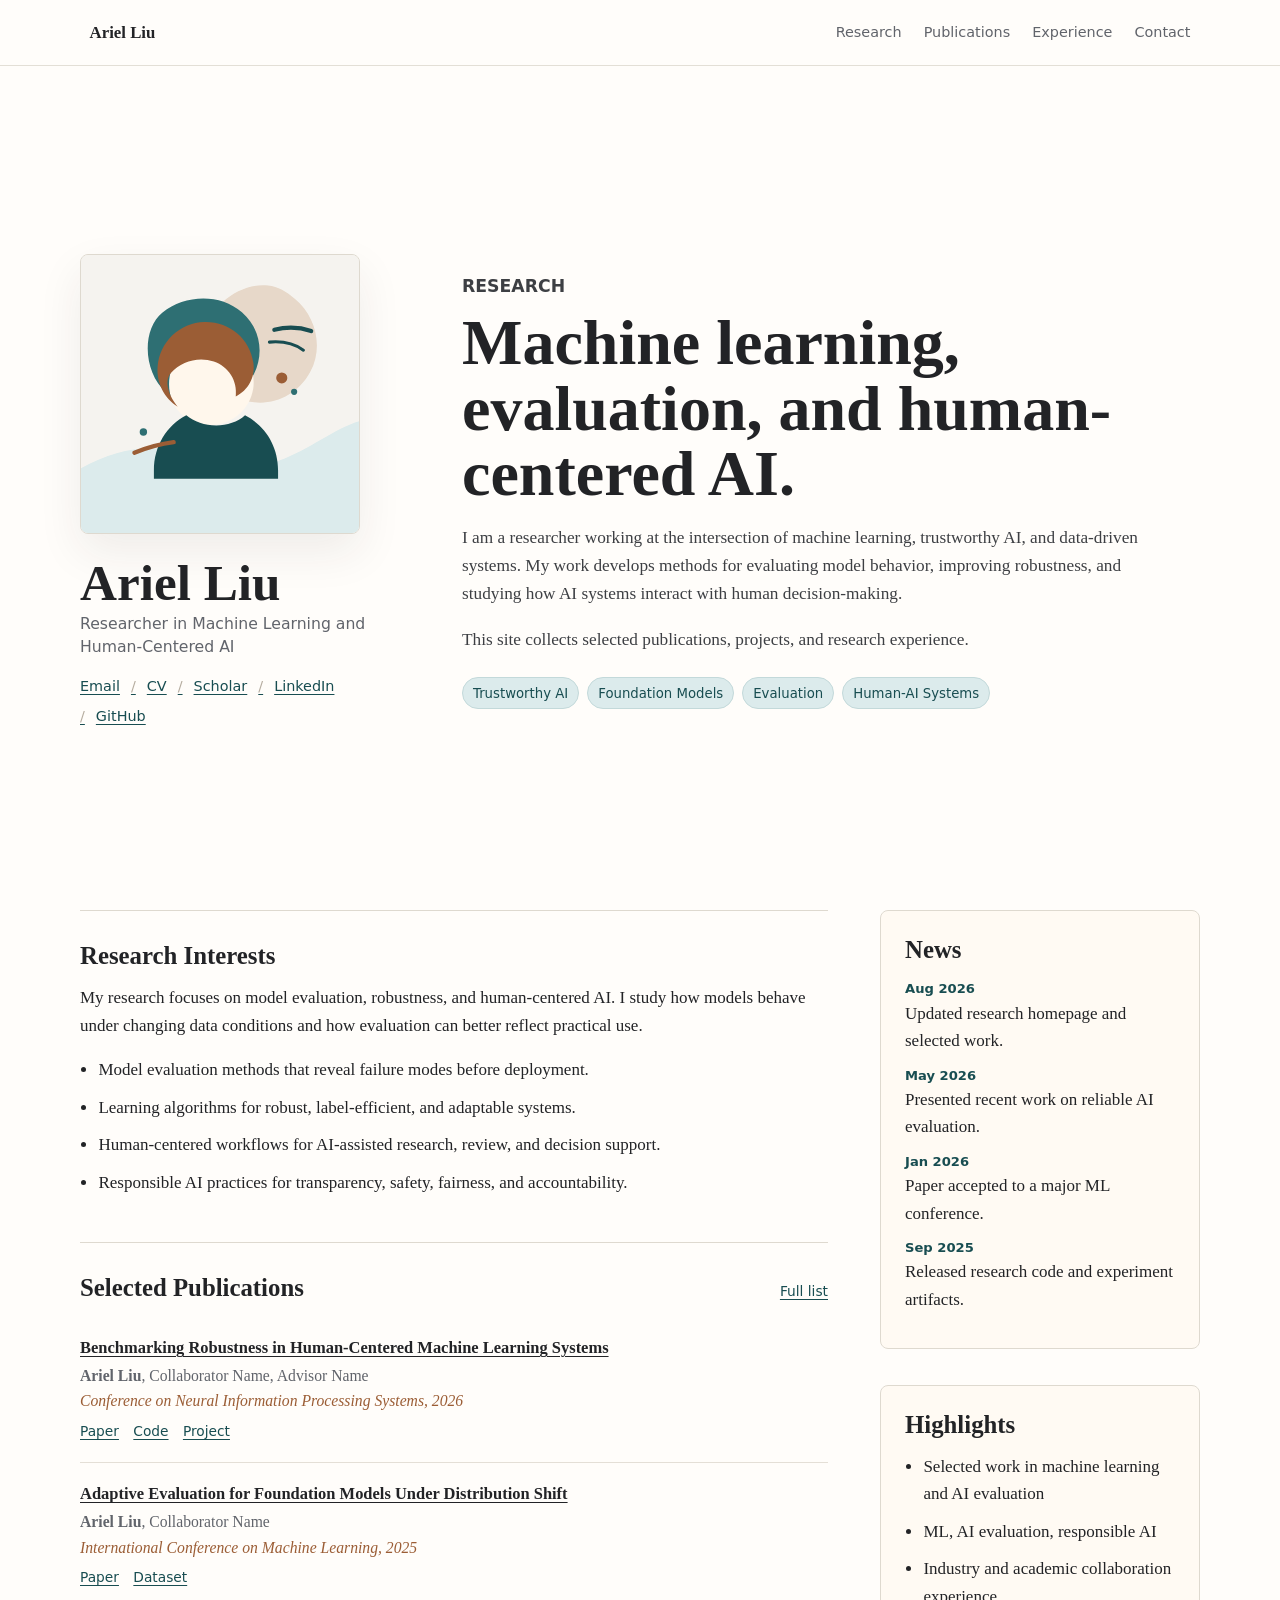
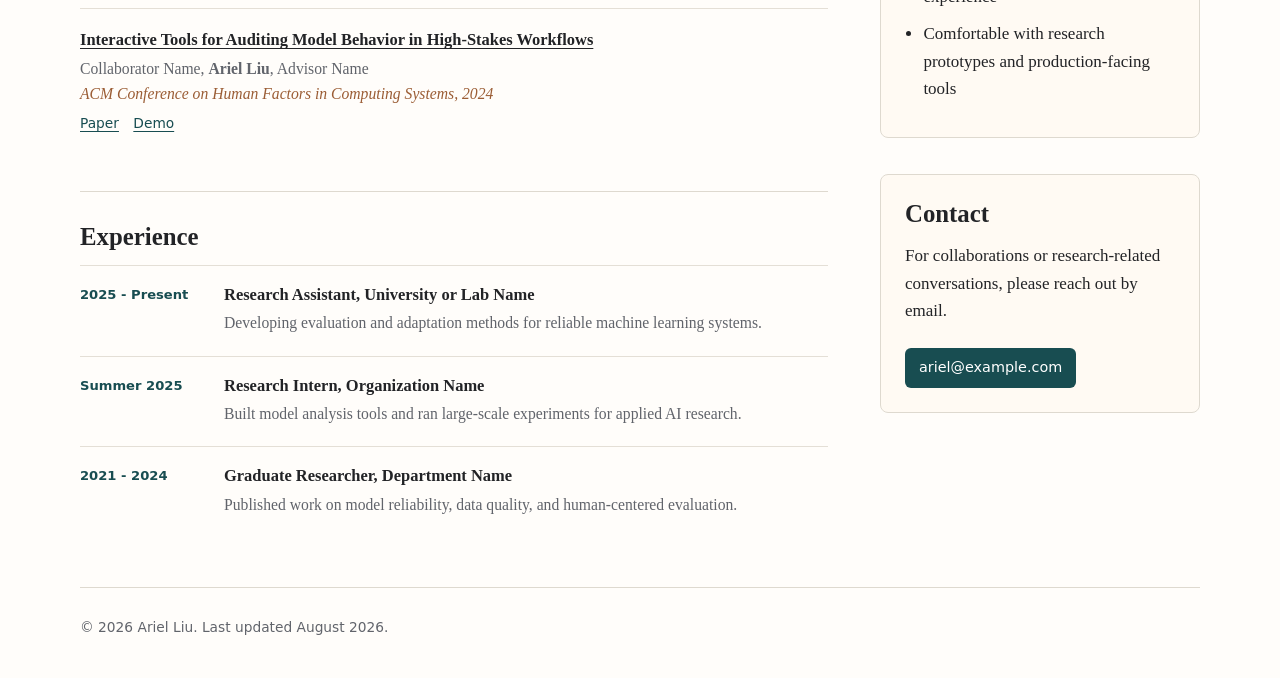
==== index.html @ 6e38aa71 "Initial research website" ====
<!doctype html>
<html lang="en">
  <head>
    <meta charset="utf-8" />
    <meta name="viewport" content="width=device-width, initial-scale=1" />
    <meta
      name="description"
      content="Ariel Liu's research homepage with selected publications, projects, and experience."
    />
    <title>Ariel Liu</title>
    <link rel="stylesheet" href="styles.css" />
  </head>
  <body>
    <header class="site-header">
      <a class="brand" href="#top" aria-label="Ariel Liu home">Ariel Liu</a>
      <nav class="nav" aria-label="Primary navigation">
        <a href="#research">Research</a>
        <a href="#publications">Publications</a>
        <a href="#experience">Experience</a>
        <a href="#contact">Contact</a>
      </nav>
    </header>

    <main id="top">
      <section class="intro-section">
        <aside class="profile-panel" aria-label="Profile summary">
          <div class="portrait-wrap">
            <img
              class="portrait"
              src="assets/research-portrait.svg"
              alt="Abstract portrait illustration for Ariel Liu"
            />
          </div>
          <h1>Ariel Liu</h1>
          <p class="role">Researcher in Machine Learning and Human-Centered AI</p>
          <div class="link-row" aria-label="Professional links">
            <a href="mailto:ariel@example.com">Email</a>
            <a href="#" aria-label="CV link">CV</a>
            <a href="#" aria-label="Google Scholar link">Scholar</a>
            <a href="#" aria-label="LinkedIn link">LinkedIn</a>
            <a href="#" aria-label="GitHub link">GitHub</a>
          </div>
        </aside>

        <section class="intro-copy" aria-labelledby="intro-heading">
          <p class="eyebrow">Research</p>
          <h2 id="intro-heading">Machine learning, evaluation, and human-centered AI.</h2>
          <p>
            I am a researcher working at the intersection of machine learning,
            trustworthy AI, and data-driven systems. My work develops methods
            for evaluating model behavior, improving robustness, and studying
            how AI systems interact with human decision-making.
          </p>
          <p>
            This site collects selected publications, projects, and research
            experience.
          </p>
          <div class="research-tags" aria-label="Research areas">
            <span>Trustworthy AI</span>
            <span>Foundation Models</span>
            <span>Evaluation</span>
            <span>Human-AI Systems</span>
          </div>
        </section>
      </section>

      <section class="content-grid">
        <section class="main-column">
          <section id="research" class="section-block" aria-labelledby="research-heading">
            <h2 id="research-heading">Research Interests</h2>
            <p>
              My research focuses on model evaluation, robustness, and
              human-centered AI. I study how models behave under changing data
              conditions and how evaluation can better reflect practical use.
            </p>
            <ul class="plain-list">
              <li>Model evaluation methods that reveal failure modes before deployment.</li>
              <li>Learning algorithms for robust, label-efficient, and adaptable systems.</li>
              <li>Human-centered workflows for AI-assisted research, review, and decision support.</li>
              <li>Responsible AI practices for transparency, safety, fairness, and accountability.</li>
            </ul>
          </section>

          <section id="publications" class="section-block" aria-labelledby="publications-heading">
            <div class="section-title-row">
              <h2 id="publications-heading">Selected Publications</h2>
              <a href="#" class="small-link">Full list</a>
            </div>
            <article class="publication">
              <h3>
                <a href="#">Benchmarking Robustness in Human-Centered Machine Learning Systems</a>
              </h3>
              <p class="authors"><strong>Ariel Liu</strong>, Collaborator Name, Advisor Name</p>
              <p class="venue">Conference on Neural Information Processing Systems, 2026</p>
              <p class="pub-links"><a href="#">Paper</a> <a href="#">Code</a> <a href="#">Project</a></p>
            </article>
            <article class="publication">
              <h3>
                <a href="#">Adaptive Evaluation for Foundation Models Under Distribution Shift</a>
              </h3>
              <p class="authors"><strong>Ariel Liu</strong>, Collaborator Name</p>
              <p class="venue">International Conference on Machine Learning, 2025</p>
              <p class="pub-links"><a href="#">Paper</a> <a href="#">Dataset</a></p>
            </article>
            <article class="publication">
              <h3>
                <a href="#">Interactive Tools for Auditing Model Behavior in High-Stakes Workflows</a>
              </h3>
              <p class="authors">Collaborator Name, <strong>Ariel Liu</strong>, Advisor Name</p>
              <p class="venue">ACM Conference on Human Factors in Computing Systems, 2024</p>
              <p class="pub-links"><a href="#">Paper</a> <a href="#">Demo</a></p>
            </article>
          </section>

          <section id="experience" class="section-block" aria-labelledby="experience-heading">
            <h2 id="experience-heading">Experience</h2>
            <div class="timeline">
              <div class="timeline-item">
                <span class="date">2025 - Present</span>
                <div>
                  <h3>Research Assistant, University or Lab Name</h3>
                  <p>
                    Developing evaluation and adaptation methods for reliable
                    machine learning systems.
                  </p>
                </div>
              </div>
              <div class="timeline-item">
                <span class="date">Summer 2025</span>
                <div>
                  <h3>Research Intern, Organization Name</h3>
                  <p>
                    Built model analysis tools and ran large-scale experiments
                    for applied AI research.
                  </p>
                </div>
              </div>
              <div class="timeline-item">
                <span class="date">2021 - 2024</span>
                <div>
                  <h3>Graduate Researcher, Department Name</h3>
                  <p>
                    Published work on model reliability, data quality, and
                    human-centered evaluation.
                  </p>
                </div>
              </div>
            </div>
          </section>
        </section>

        <aside class="side-column" aria-label="News and highlights">
          <section class="section-block compact" aria-labelledby="news-heading">
            <h2 id="news-heading">News</h2>
            <ul class="news-list">
              <li><time datetime="2026-08">Aug 2026</time> Updated research homepage and selected work.</li>
              <li><time datetime="2026-05">May 2026</time> Presented recent work on reliable AI evaluation.</li>
              <li><time datetime="2026-01">Jan 2026</time> Paper accepted to a major ML conference.</li>
              <li><time datetime="2025-09">Sep 2025</time> Released research code and experiment artifacts.</li>
            </ul>
          </section>

          <section class="section-block compact" aria-labelledby="highlights-heading">
            <h2 id="highlights-heading">Highlights</h2>
            <ul class="plain-list">
              <li>Selected work in machine learning and AI evaluation</li>
              <li>ML, AI evaluation, responsible AI</li>
              <li>Industry and academic collaboration experience</li>
              <li>Comfortable with research prototypes and production-facing tools</li>
            </ul>
          </section>

          <section id="contact" class="section-block compact contact-block" aria-labelledby="contact-heading">
            <h2 id="contact-heading">Contact</h2>
            <p>
              For collaborations or research-related conversations, please
              reach out by email.
            </p>
            <a class="contact-button" href="mailto:ariel@example.com">ariel@example.com</a>
          </section>
        </aside>
      </section>
    </main>

    <footer class="footer">
      <p>© 2026 Ariel Liu. Last updated August 2026.</p>
    </footer>
  </body>
</html>
---- styles.css ----
:root {
  color-scheme: light;
  --ink: #222326;
  --muted: #61646b;
  --subtle: #f5f3ef;
  --paper: #fffdfa;
  --line: #ded9cf;
  --accent: #2e6f73;
  --accent-dark: #184d51;
  --accent-soft: #dcebec;
  --warm: #9b5d35;
  --shadow: 0 18px 45px rgba(47, 43, 37, 0.08);
  font-family: Georgia, "Times New Roman", serif;
}

* {
  box-sizing: border-box;
}

html {
  scroll-behavior: smooth;
}

body {
  margin: 0;
  background: var(--paper);
  color: var(--ink);
  font-size: 17px;
  line-height: 1.62;
}

a {
  color: var(--accent-dark);
  text-decoration-thickness: 1px;
  text-underline-offset: 3px;
}

a:hover {
  color: var(--warm);
}

.site-header {
  position: sticky;
  top: 0;
  z-index: 20;
  display: flex;
  align-items: center;
  justify-content: space-between;
  gap: 24px;
  min-height: 66px;
  padding: 0 7vw;
  border-bottom: 1px solid rgba(222, 217, 207, 0.84);
  background: rgba(255, 253, 250, 0.94);
  backdrop-filter: blur(12px);
}

.brand {
  color: var(--ink);
  font-size: 1.05rem;
  font-weight: 700;
  text-decoration: none;
  white-space: nowrap;
}

.nav {
  display: flex;
  flex-wrap: wrap;
  justify-content: flex-end;
  gap: 12px 22px;
  font-family: Inter, ui-sans-serif, system-ui, sans-serif;
  font-size: 0.9rem;
}

.nav a {
  color: var(--muted);
  text-decoration: none;
}

.nav a:hover {
  color: var(--accent-dark);
}

main {
  width: min(1120px, calc(100% - 36px));
  margin: 0 auto;
}

.intro-section {
  display: grid;
  grid-template-columns: minmax(250px, 330px) 1fr;
  gap: 52px;
  align-items: center;
  min-height: calc(100vh - 66px);
  padding: 58px 0 42px;
}

.profile-panel {
  padding: 0;
}

.portrait-wrap {
  width: min(100%, 280px);
  aspect-ratio: 1;
  margin-bottom: 22px;
  border: 1px solid var(--line);
  border-radius: 8px;
  background: var(--subtle);
  box-shadow: var(--shadow);
  overflow: hidden;
}

.portrait {
  display: block;
  width: 100%;
  height: 100%;
  object-fit: cover;
}

h1,
h2,
h3,
p {
  margin-top: 0;
}

h1 {
  margin-bottom: 4px;
  font-size: clamp(2rem, 6vw, 3.2rem);
  line-height: 1.05;
}

h2 {
  margin-bottom: 14px;
  font-size: 1.55rem;
  line-height: 1.18;
}

h3 {
  margin-bottom: 4px;
  font-size: 1.03rem;
  line-height: 1.35;
}

.role {
  margin-bottom: 16px;
  color: var(--muted);
  font-family: Inter, ui-sans-serif, system-ui, sans-serif;
  font-size: 0.98rem;
  line-height: 1.45;
}

.link-row {
  display: flex;
  flex-wrap: wrap;
  gap: 7px 11px;
  font-family: Inter, ui-sans-serif, system-ui, sans-serif;
  font-size: 0.9rem;
}

.link-row a + a::before {
  margin-right: 11px;
  color: #b6ada0;
  content: "/";
}

.intro-copy {
  max-width: 720px;
}

.eyebrow {
  margin-bottom: 10px;
  color: var(--warm);
  font-family: Inter, ui-sans-serif, system-ui, sans-serif;
  font-size: 0.78rem;
  font-weight: 700;
  letter-spacing: 0;
  text-transform: uppercase;
}

.intro-copy h2 {
  max-width: 760px;
  margin-bottom: 18px;
  font-size: clamp(2rem, 5vw, 4.6rem);
  line-height: 1.02;
}

.intro-copy p {
  max-width: 720px;
  color: #3d3f43;
  font-size: 1.08rem;
}

.research-tags {
  display: flex;
  flex-wrap: wrap;
  gap: 8px;
  margin-top: 24px;
  font-family: Inter, ui-sans-serif, system-ui, sans-serif;
  font-size: 0.83rem;
}

.research-tags span {
  display: inline-flex;
  align-items: center;
  min-height: 32px;
  padding: 4px 10px;
  border: 1px solid #c3d9da;
  border-radius: 999px;
  background: var(--accent-soft);
  color: var(--accent-dark);
}

.content-grid {
  display: grid;
  grid-template-columns: minmax(0, 1fr) minmax(240px, 320px);
  gap: 52px;
  align-items: start;
  padding: 10px 0 70px;
}

.main-column,
.side-column {
  display: grid;
  gap: 36px;
}

.side-column {
  position: sticky;
  top: 92px;
}

.section-block {
  padding-top: 30px;
  border-top: 1px solid var(--line);
}

.section-block.compact {
  padding: 24px;
  border: 1px solid var(--line);
  border-radius: 8px;
  background: #fffaf3;
}

.section-block p:last-child,
.plain-list:last-child,
.news-list:last-child {
  margin-bottom: 0;
}

.section-title-row {
  display: flex;
  align-items: baseline;
  justify-content: space-between;
  gap: 20px;
}

.small-link {
  flex: 0 0 auto;
  font-family: Inter, ui-sans-serif, system-ui, sans-serif;
  font-size: 0.86rem;
}

.plain-list,
.news-list {
  margin: 0;
  padding-left: 1.15rem;
}

.plain-list li,
.news-list li {
  margin: 0 0 10px;
}

.publication {
  padding: 20px 0;
  border-top: 1px solid rgba(222, 217, 207, 0.82);
}

.publication:first-of-type {
  border-top: 0;
}

.publication h3 a {
  color: var(--ink);
}

.authors,
.venue,
.pub-links,
.timeline p {
  margin-bottom: 0;
  color: var(--muted);
  font-size: 0.98rem;
}

.venue {
  color: var(--warm);
  font-style: italic;
}

.pub-links {
  margin-top: 6px;
  font-family: Inter, ui-sans-serif, system-ui, sans-serif;
  font-size: 0.86rem;
}

.pub-links a + a {
  margin-left: 10px;
}

.timeline {
  display: grid;
  gap: 20px;
}

.timeline-item {
  display: grid;
  grid-template-columns: 124px minmax(0, 1fr);
  gap: 20px;
  padding-top: 18px;
  border-top: 1px solid rgba(222, 217, 207, 0.82);
}

.date,
.news-list time {
  color: var(--accent-dark);
  font-family: Inter, ui-sans-serif, system-ui, sans-serif;
  font-size: 0.82rem;
  font-weight: 700;
}

.news-list {
  list-style: none;
  padding-left: 0;
}

.news-list time {
  display: block;
}

.contact-button {
  display: inline-flex;
  align-items: center;
  min-height: 40px;
  margin-top: 6px;
  padding: 7px 14px;
  border-radius: 6px;
  background: var(--accent-dark);
  color: #fff;
  font-family: Inter, ui-sans-serif, system-ui, sans-serif;
  font-size: 0.9rem;
  text-decoration: none;
}

.contact-button:hover {
  background: var(--warm);
  color: #fff;
}

.footer {
  width: min(1120px, calc(100% - 36px));
  margin: 0 auto;
  padding: 28px 0 40px;
  border-top: 1px solid var(--line);
  color: var(--muted);
  font-family: Inter, ui-sans-serif, system-ui, sans-serif;
  font-size: 0.86rem;
}

.footer p {
  margin: 0;
}

.not-found {
  min-height: 100vh;
  display: grid;
  align-content: center;
  max-width: 680px;
  padding: 48px 0;
}

@media (max-width: 860px) {
  .site-header {
    position: static;
    align-items: flex-start;
    flex-direction: column;
    gap: 8px;
    padding: 16px 18px;
  }

  .nav {
    justify-content: flex-start;
  }

  .intro-section,
  .content-grid {
    grid-template-columns: 1fr;
    gap: 34px;
  }

  .intro-section {
    min-height: auto;
    padding-top: 36px;
  }

  .portrait-wrap {
    width: min(68vw, 240px);
  }

  .side-column {
    position: static;
  }
}

@media (max-width: 560px) {
  body {
    font-size: 16px;
  }

  main,
  .footer {
    width: min(100% - 28px, 1120px);
  }

  .nav {
    gap: 7px 14px;
    font-size: 0.84rem;
  }

  .intro-copy h2 {
    font-size: 2.15rem;
  }

  .section-title-row,
  .timeline-item {
    display: block;
  }

  .timeline-item .date {
    display: block;
    margin-bottom: 6px;
  }

  .section-block.compact {
    padding: 20px;
  }
}
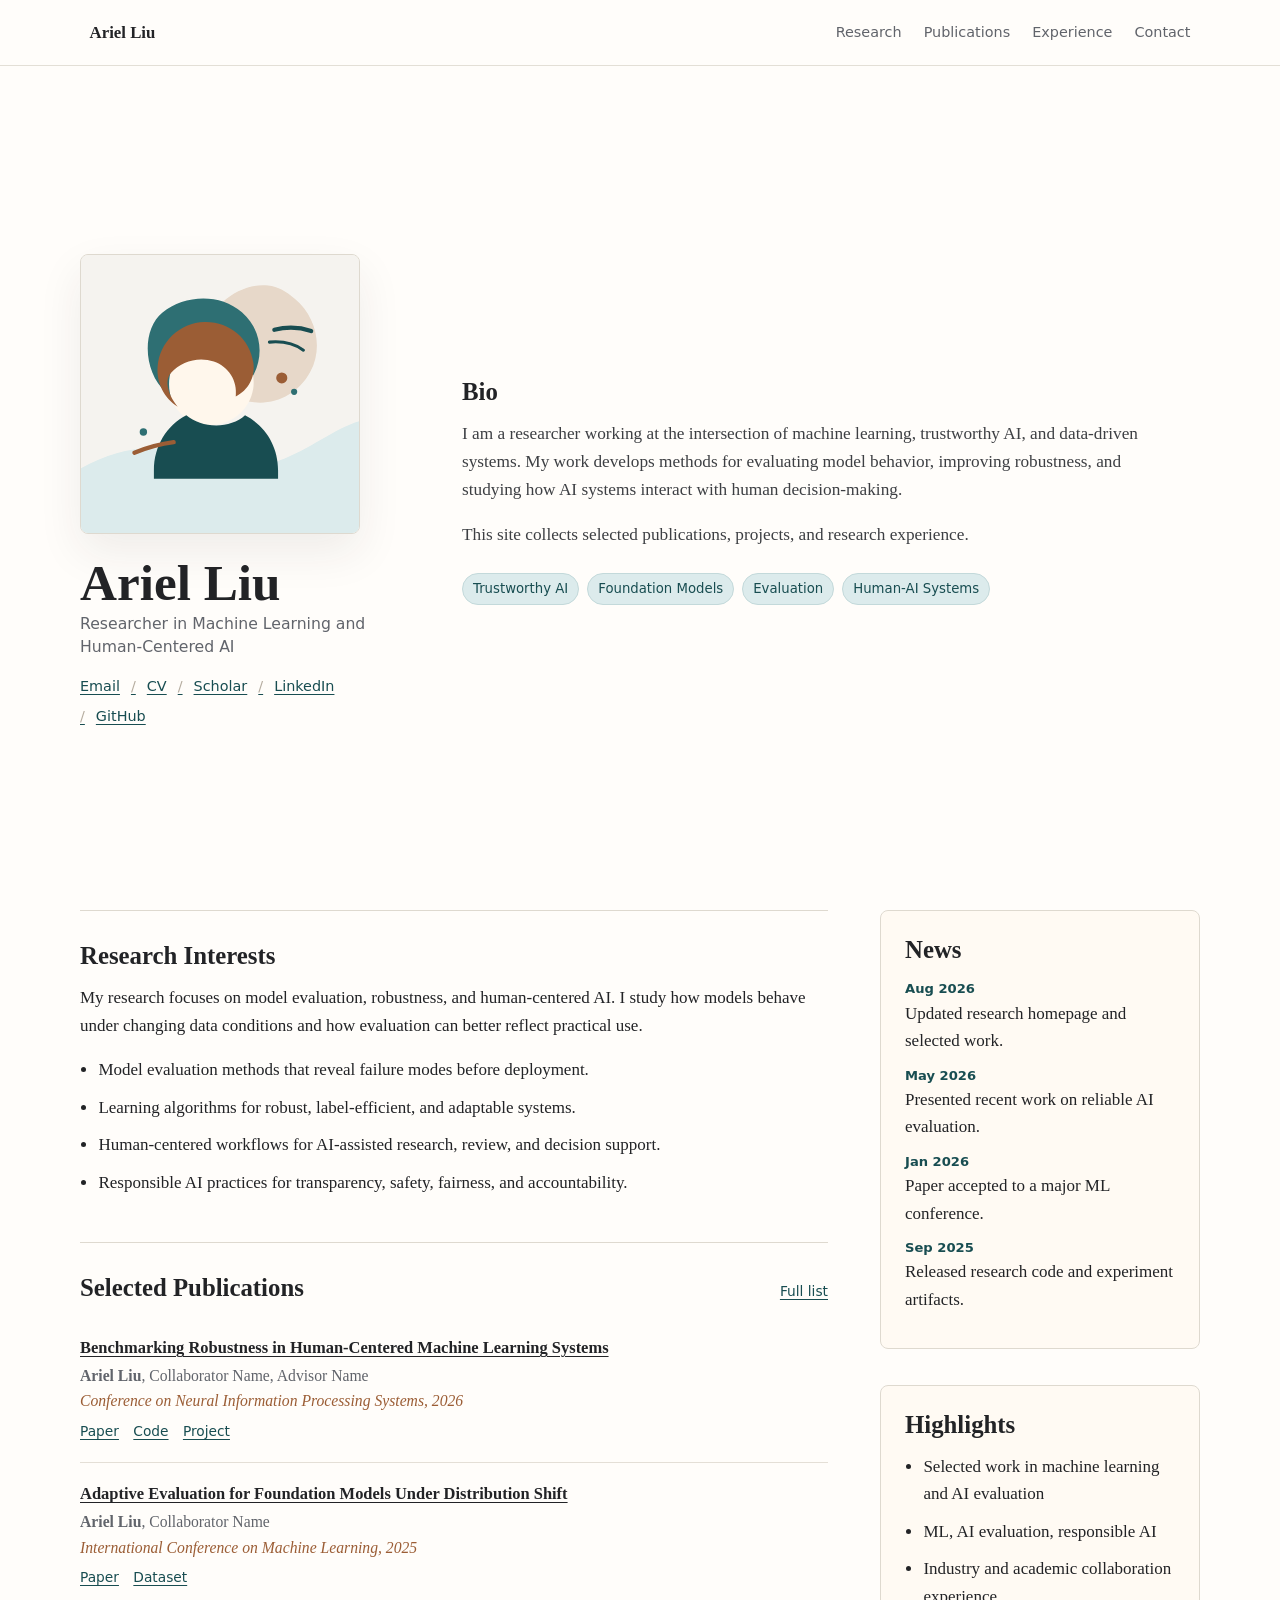
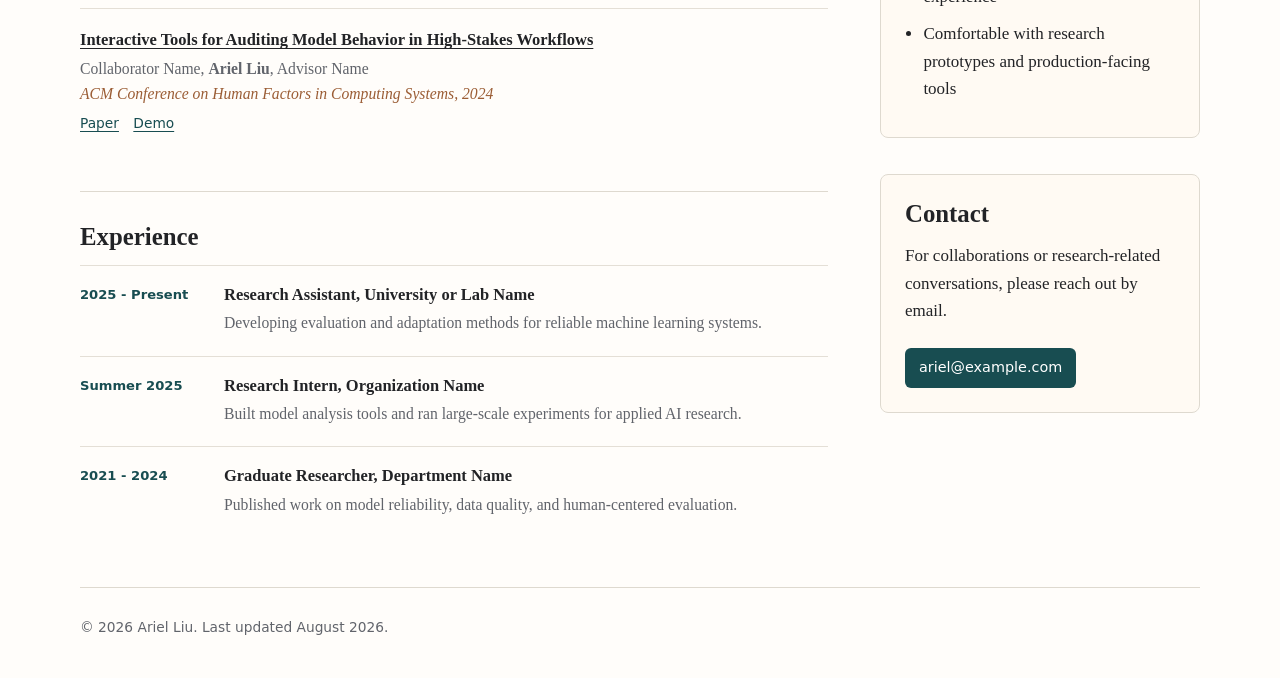
==== commit cbe24e29: "Simplify homepage bio intro" ====
--- a/index.html
+++ b/index.html
@@ -42,9 +42,8 @@
           </div>
         </aside>
 
-        <section class="intro-copy" aria-labelledby="intro-heading">
-          <p class="eyebrow">Research</p>
-          <h2 id="intro-heading">Machine learning, evaluation, and human-centered AI.</h2>
+        <section class="intro-copy" aria-labelledby="bio-heading">
+          <h2 id="bio-heading">Bio</h2>
           <p>
             I am a researcher working at the intersection of machine learning,
             trustworthy AI, and data-driven systems. My work develops methods
--- a/styles.css
+++ b/styles.css
@@ -167,21 +167,10 @@
   max-width: 720px;
 }
 
-.eyebrow {
-  margin-bottom: 10px;
-  color: var(--warm);
-  font-family: Inter, ui-sans-serif, system-ui, sans-serif;
-  font-size: 0.78rem;
-  font-weight: 700;
-  letter-spacing: 0;
-  text-transform: uppercase;
-}
-
 .intro-copy h2 {
-  max-width: 760px;
-  margin-bottom: 18px;
-  font-size: clamp(2rem, 5vw, 4.6rem);
-  line-height: 1.02;
+  margin-bottom: 14px;
+  font-size: 1.55rem;
+  line-height: 1.18;
 }
 
 .intro-copy p {
@@ -427,10 +416,6 @@
     font-size: 0.84rem;
   }
 
-  .intro-copy h2 {
-    font-size: 2.15rem;
-  }
-
   .section-title-row,
   .timeline-item {
     display: block;
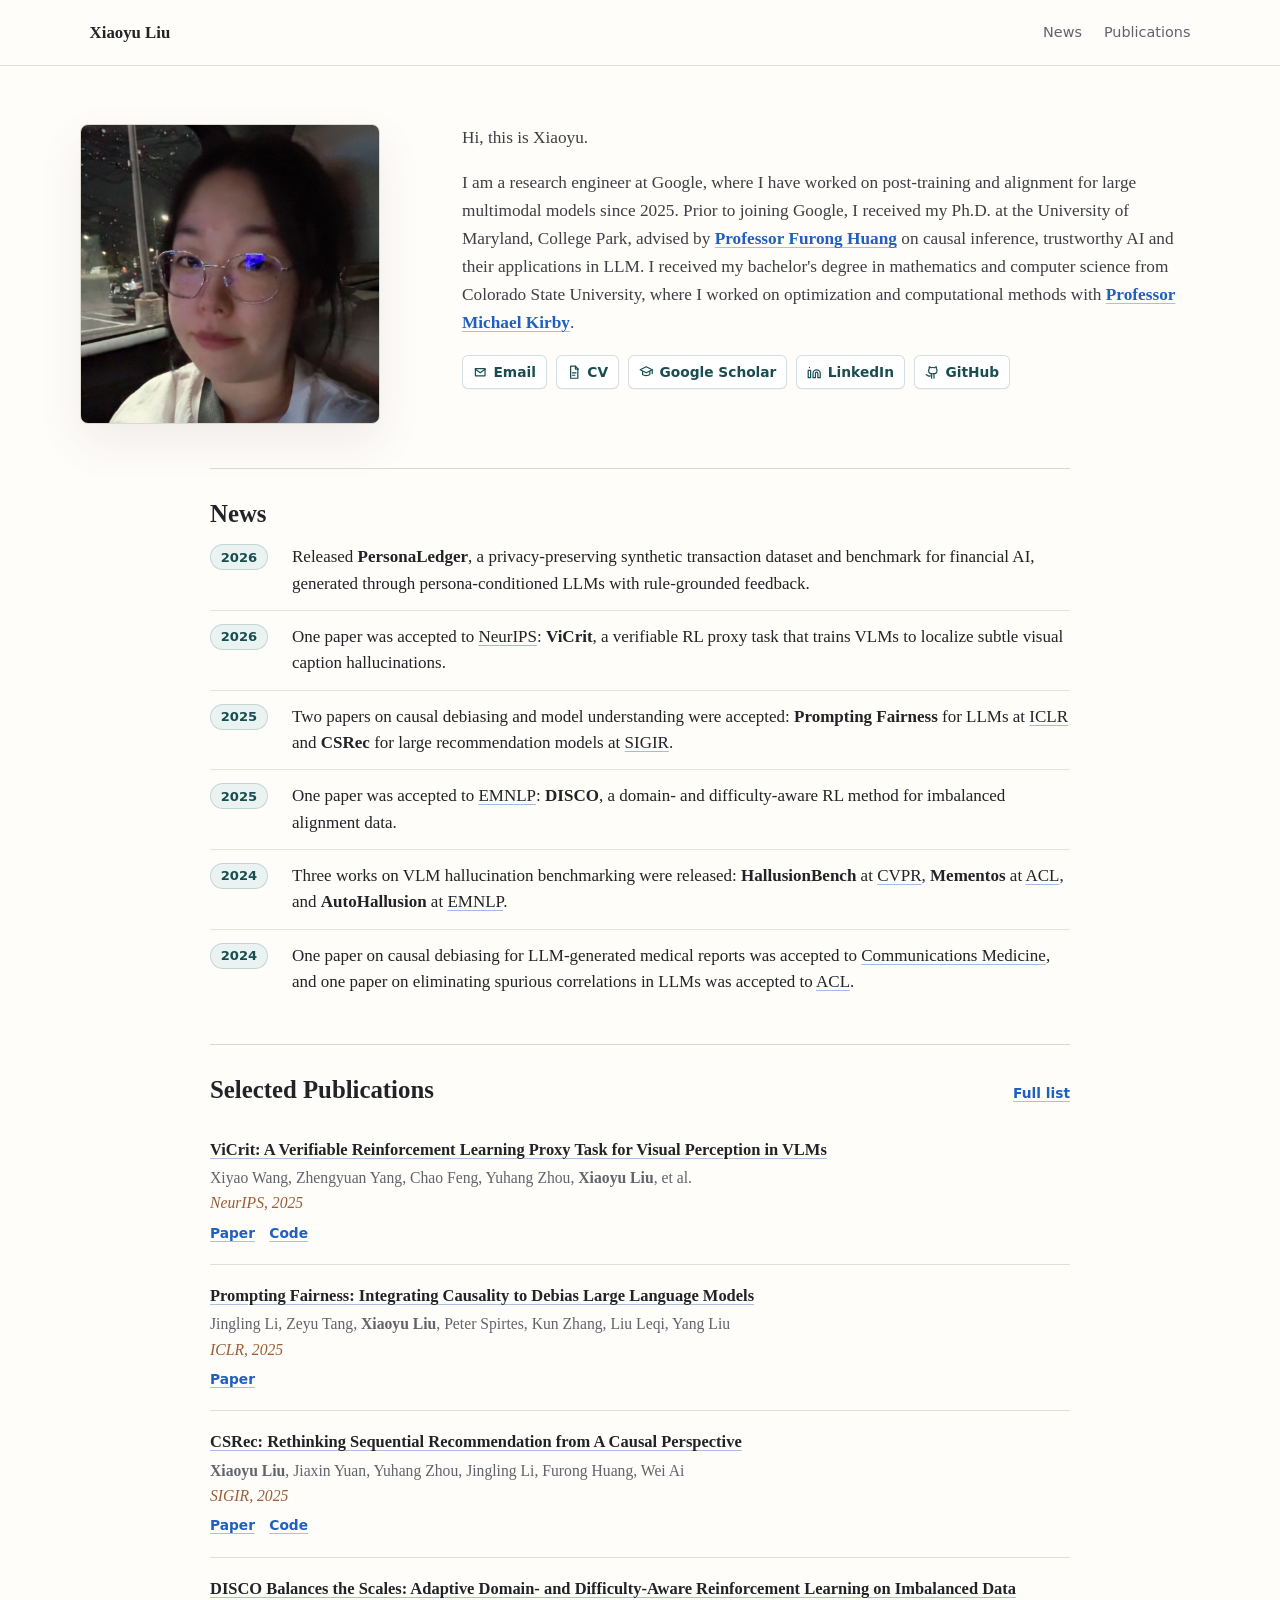
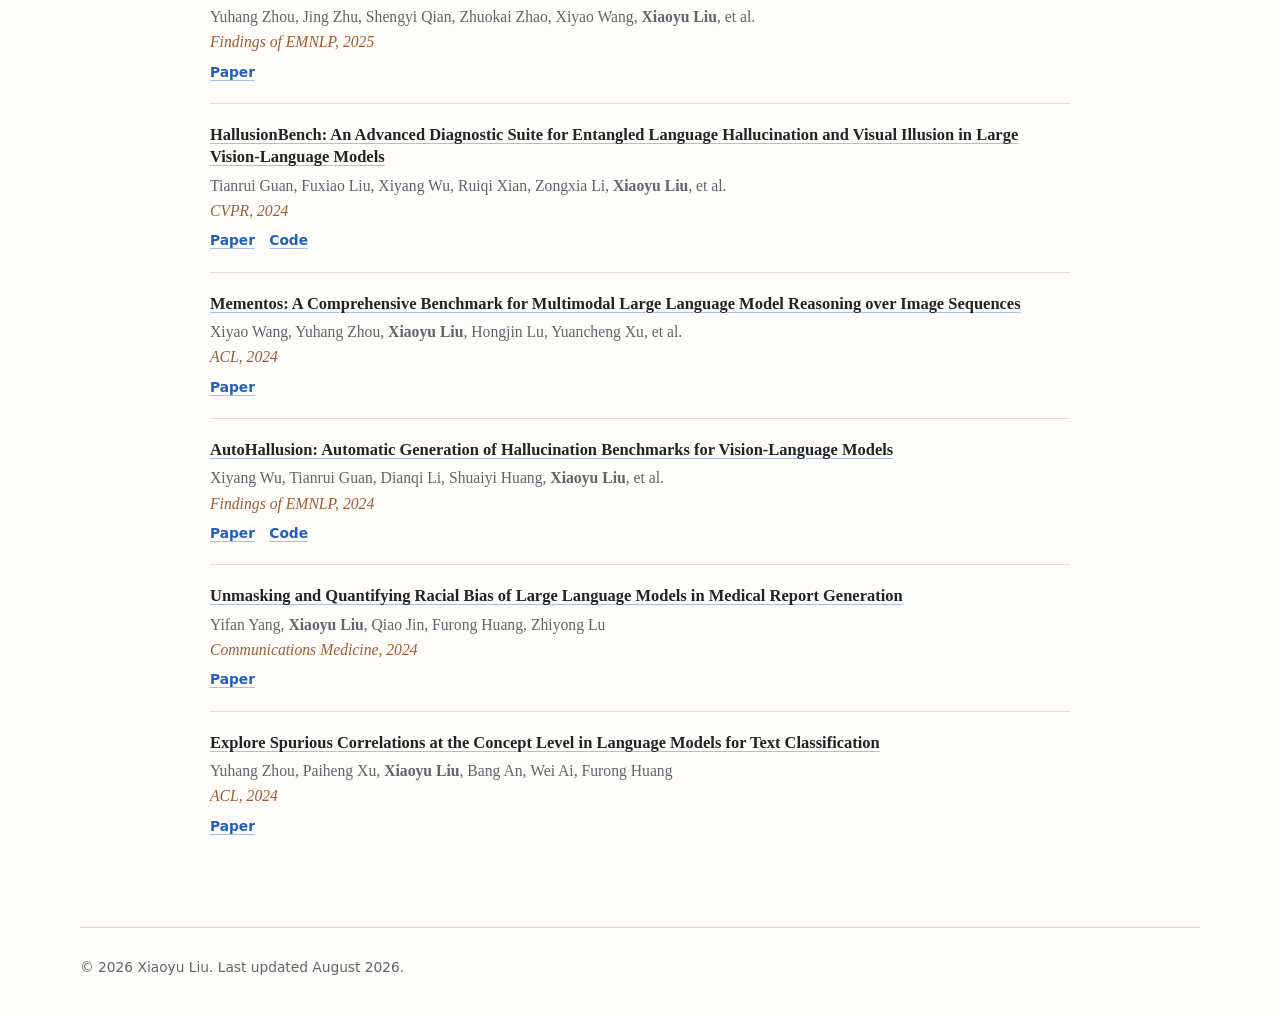
==== commit ac56f285: "Update research homepage" ====
--- a/index.html
+++ b/index.html
@@ -5,19 +5,17 @@
     <meta name="viewport" content="width=device-width, initial-scale=1" />
     <meta
       name="description"
-      content="Ariel Liu's research homepage with selected publications, projects, and experience."
+      content="Xiaoyu Liu's research homepage with selected publications, projects, and experience."
     />
-    <title>Ariel Liu</title>
+    <title>Xiaoyu Liu</title>
     <link rel="stylesheet" href="styles.css" />
   </head>
   <body>
     <header class="site-header">
-      <a class="brand" href="#top" aria-label="Ariel Liu home">Ariel Liu</a>
+      <a class="brand" href="#top" aria-label="Xiaoyu Liu home">Xiaoyu Liu</a>
       <nav class="nav" aria-label="Primary navigation">
-        <a href="#research">Research</a>
+        <a href="#news">News</a>
         <a href="#publications">Publications</a>
-        <a href="#experience">Experience</a>
-        <a href="#contact">Contact</a>
       </nav>
     </header>
 
@@ -27,162 +25,183 @@
           <div class="portrait-wrap">
             <img
               class="portrait"
-              src="assets/research-portrait.svg"
-              alt="Abstract portrait illustration for Ariel Liu"
+              src="assets/profile-photo.jpg"
+              alt="Portrait of Xiaoyu Liu"
             />
           </div>
-          <h1>Ariel Liu</h1>
-          <p class="role">Researcher in Machine Learning and Human-Centered AI</p>
-          <div class="link-row" aria-label="Professional links">
-            <a href="mailto:ariel@example.com">Email</a>
-            <a href="#" aria-label="CV link">CV</a>
-            <a href="#" aria-label="Google Scholar link">Scholar</a>
-            <a href="#" aria-label="LinkedIn link">LinkedIn</a>
-            <a href="#" aria-label="GitHub link">GitHub</a>
-          </div>
         </aside>
 
-        <section class="intro-copy" aria-labelledby="bio-heading">
-          <h2 id="bio-heading">Bio</h2>
+        <section class="intro-copy" aria-label="Bio">
           <p>
-            I am a researcher working at the intersection of machine learning,
-            trustworthy AI, and data-driven systems. My work develops methods
-            for evaluating model behavior, improving robustness, and studying
-            how AI systems interact with human decision-making.
+            Hi, this is Xiaoyu.
           </p>
           <p>
-            This site collects selected publications, projects, and research
-            experience.
+            I am a research engineer at Google, where I have worked on
+            post-training and alignment for large multimodal models since 2025.
+            Prior to joining Google, I received my Ph.D. at
+            the University of Maryland, College Park, advised by 
+            <a href="https://furong-huang.com/">Professor Furong Huang</a> on 
+            causal inference, trustworthy AI and their applications in LLM. I received my bachelor's degree in mathematics and computer science from Colorado State
+            University, where I worked on optimization and computational methods with <a href="https://mathematics.colostate.edu/person/?id=99AFB6D7741C5E159D173BE768B0A056&sq=t">Professor Michael Kirby</a>.
           </p>
-          <div class="research-tags" aria-label="Research areas">
-            <span>Trustworthy AI</span>
-            <span>Foundation Models</span>
-            <span>Evaluation</span>
-            <span>Human-AI Systems</span>
+          <div class="link-row" aria-label="Professional links">
+            <a class="icon-link" href="mailto:xiaoyu.liu1231@gmail.com">
+              <svg class="link-icon" aria-hidden="true" viewBox="0 0 24 24">
+                <path d="M4 6h16v12H4z" />
+                <path d="m4 7 8 6 8-6" />
+              </svg>
+              Email
+            </a>
+            <a class="icon-link" href="#" aria-label="CV link">
+              <svg class="link-icon" aria-hidden="true" viewBox="0 0 24 24">
+                <path d="M6 2h8l4 4v16H6z" />
+                <path d="M14 2v5h5" />
+                <path d="M9 13h6" />
+                <path d="M9 17h4" />
+              </svg>
+              CV
+            </a>
+            <a class="icon-link" href="https://scholar.google.com/citations?user=BnEHjnQAAAAJ&hl=en&oi=ao" aria-label="Google Scholar link">
+              <svg class="link-icon" aria-hidden="true" viewBox="0 0 24 24">
+                <path d="M12 3 2 8l10 5 10-5z" />
+                <path d="M6 10.5V16c2 2 10 2 12 0v-5.5" />
+                <path d="M22 8v6" />
+              </svg>
+              Google Scholar
+            </a>
+            <a class="icon-link" href="https://www.linkedin.com/in/xiaoyuliu1231/" aria-label="LinkedIn link">
+              <svg class="link-icon" aria-hidden="true" viewBox="0 0 24 24">
+                <path d="M16 8a6 6 0 0 1 6 6v7h-4v-7a2 2 0 0 0-4 0v7h-4v-7a6 6 0 0 1 6-6z" />
+                <path d="M2 9h4v12H2z" />
+                <path d="M4 4h.01" />
+              </svg>
+              LinkedIn
+            </a>
+            <a class="icon-link" href="#" aria-label="GitHub link">
+              <svg class="link-icon" aria-hidden="true" viewBox="0 0 24 24">
+                <path d="M15 22v-4a4.8 4.8 0 0 0-1-3.5c3 0 6-2 6-5.5a4.3 4.3 0 0 0-1.2-3A4 4 0 0 0 18.7 3s-1 0-3 1.5a10.5 10.5 0 0 0-5.4 0C8.3 3 7.3 3 7.3 3a4 4 0 0 0-.1 3A4.3 4.3 0 0 0 6 9c0 3.5 3 5.5 6 5.5a4.8 4.8 0 0 0-1 3.5v4" />
+                <path d="M9 18c-4.5 2-5-2-7-2" />
+              </svg>
+              GitHub
+            </a>
           </div>
         </section>
       </section>
 
-      <section class="content-grid">
-        <section class="main-column">
-          <section id="research" class="section-block" aria-labelledby="research-heading">
-            <h2 id="research-heading">Research Interests</h2>
-            <p>
-              My research focuses on model evaluation, robustness, and
-              human-centered AI. I study how models behave under changing data
-              conditions and how evaluation can better reflect practical use.
-            </p>
-            <ul class="plain-list">
-              <li>Model evaluation methods that reveal failure modes before deployment.</li>
-              <li>Learning algorithms for robust, label-efficient, and adaptable systems.</li>
-              <li>Human-centered workflows for AI-assisted research, review, and decision support.</li>
-              <li>Responsible AI practices for transparency, safety, fairness, and accountability.</li>
-            </ul>
-          </section>
-
-          <section id="publications" class="section-block" aria-labelledby="publications-heading">
-            <div class="section-title-row">
-              <h2 id="publications-heading">Selected Publications</h2>
-              <a href="#" class="small-link">Full list</a>
-            </div>
-            <article class="publication">
-              <h3>
-                <a href="#">Benchmarking Robustness in Human-Centered Machine Learning Systems</a>
-              </h3>
-              <p class="authors"><strong>Ariel Liu</strong>, Collaborator Name, Advisor Name</p>
-              <p class="venue">Conference on Neural Information Processing Systems, 2026</p>
-              <p class="pub-links"><a href="#">Paper</a> <a href="#">Code</a> <a href="#">Project</a></p>
-            </article>
-            <article class="publication">
-              <h3>
-                <a href="#">Adaptive Evaluation for Foundation Models Under Distribution Shift</a>
-              </h3>
-              <p class="authors"><strong>Ariel Liu</strong>, Collaborator Name</p>
-              <p class="venue">International Conference on Machine Learning, 2025</p>
-              <p class="pub-links"><a href="#">Paper</a> <a href="#">Dataset</a></p>
-            </article>
-            <article class="publication">
-              <h3>
-                <a href="#">Interactive Tools for Auditing Model Behavior in High-Stakes Workflows</a>
-              </h3>
-              <p class="authors">Collaborator Name, <strong>Ariel Liu</strong>, Advisor Name</p>
-              <p class="venue">ACM Conference on Human Factors in Computing Systems, 2024</p>
-              <p class="pub-links"><a href="#">Paper</a> <a href="#">Demo</a></p>
-            </article>
-          </section>
-
-          <section id="experience" class="section-block" aria-labelledby="experience-heading">
-            <h2 id="experience-heading">Experience</h2>
-            <div class="timeline">
-              <div class="timeline-item">
-                <span class="date">2025 - Present</span>
-                <div>
-                  <h3>Research Assistant, University or Lab Name</h3>
-                  <p>
-                    Developing evaluation and adaptation methods for reliable
-                    machine learning systems.
-                  </p>
-                </div>
-              </div>
-              <div class="timeline-item">
-                <span class="date">Summer 2025</span>
-                <div>
-                  <h3>Research Intern, Organization Name</h3>
-                  <p>
-                    Built model analysis tools and ran large-scale experiments
-                    for applied AI research.
-                  </p>
-                </div>
-              </div>
-              <div class="timeline-item">
-                <span class="date">2021 - 2024</span>
-                <div>
-                  <h3>Graduate Researcher, Department Name</h3>
-                  <p>
-                    Published work on model reliability, data quality, and
-                    human-centered evaluation.
-                  </p>
-                </div>
-              </div>
-            </div>
-          </section>
+      <section class="content-flow">
+        <section id="news" class="section-block" aria-labelledby="news-heading">
+          <h2 id="news-heading">News</h2>
+          <ul class="news-list">
+            <li>
+              <time datetime="2026">2026</time>
+              <span>Released <strong>PersonaLedger</strong>, a privacy-preserving synthetic transaction dataset and benchmark for financial AI, generated through persona-conditioned LLMs with rule-grounded feedback.</span>
+            </li>
+            <li>
+              <time datetime="2026">2026</time>
+              <span>One paper was accepted to <span class="news-venue">NeurIPS</span>: <strong>ViCrit</strong>, a verifiable RL proxy task that trains VLMs to localize subtle visual caption hallucinations.</span>
+            </li>
+            <li>
+              <time datetime="2025">2025</time>
+              <span>Two papers on causal debiasing and model understanding were accepted: <strong>Prompting Fairness</strong> for LLMs at <span class="news-venue">ICLR</span> and <strong>CSRec</strong> for large recommendation models at <span class="news-venue">SIGIR</span>.</span>
+            </li>
+            <li>
+              <time datetime="2025">2025</time>
+              <span>One paper was accepted to <span class="news-venue">EMNLP</span>: <strong>DISCO</strong>, a domain- and difficulty-aware RL method for imbalanced alignment data.</span>
+            </li>
+            <li>
+              <time datetime="2024">2024</time>
+              <span>Three works on VLM hallucination benchmarking were released: <strong>HallusionBench</strong> at <span class="news-venue">CVPR</span>, <strong>Mementos</strong> at <span class="news-venue">ACL</span>, and <strong>AutoHallusion</strong> at <span class="news-venue">EMNLP</span>.</span>
+            </li>
+            <li>
+              <time datetime="2024">2024</time>
+              <span>One paper on causal debiasing for LLM-generated medical reports was accepted to <span class="news-venue">Communications Medicine</span>, and one paper on eliminating spurious correlations in LLMs was accepted to <span class="news-venue">ACL</span>.</span>
+            </li>
+          </ul>
         </section>
 
-        <aside class="side-column" aria-label="News and highlights">
-          <section class="section-block compact" aria-labelledby="news-heading">
-            <h2 id="news-heading">News</h2>
-            <ul class="news-list">
-              <li><time datetime="2026-08">Aug 2026</time> Updated research homepage and selected work.</li>
-              <li><time datetime="2026-05">May 2026</time> Presented recent work on reliable AI evaluation.</li>
-              <li><time datetime="2026-01">Jan 2026</time> Paper accepted to a major ML conference.</li>
-              <li><time datetime="2025-09">Sep 2025</time> Released research code and experiment artifacts.</li>
-            </ul>
-          </section>
-
-          <section class="section-block compact" aria-labelledby="highlights-heading">
-            <h2 id="highlights-heading">Highlights</h2>
-            <ul class="plain-list">
-              <li>Selected work in machine learning and AI evaluation</li>
-              <li>ML, AI evaluation, responsible AI</li>
-              <li>Industry and academic collaboration experience</li>
-              <li>Comfortable with research prototypes and production-facing tools</li>
-            </ul>
-          </section>
-
-          <section id="contact" class="section-block compact contact-block" aria-labelledby="contact-heading">
-            <h2 id="contact-heading">Contact</h2>
-            <p>
-              For collaborations or research-related conversations, please
-              reach out by email.
-            </p>
-            <a class="contact-button" href="mailto:ariel@example.com">ariel@example.com</a>
-          </section>
-        </aside>
+        <section id="publications" class="section-block" aria-labelledby="publications-heading">
+          <div class="section-title-row">
+            <h2 id="publications-heading">Selected Publications</h2>
+            <a href="https://scholar.google.com/citations?hl=en&user=BnEHjnQAAAAJ&view_op=list_works&sortby=pubdate" class="small-link">Full list</a>
+          </div>
+          <article class="publication">
+            <h3>
+              <a href="https://proceedings.neurips.cc/paper_files/paper/2025/hash/545f4b500fc99ccc4424b50efa959b30-Abstract-Conference.html">ViCrit: A Verifiable Reinforcement Learning Proxy Task for Visual Perception in VLMs</a>
+            </h3>
+            <p class="authors">Xiyao Wang, Zhengyuan Yang, Chao Feng, Yuhang Zhou, <strong>Xiaoyu Liu</strong>, et al.</p>
+            <p class="venue">NeurIPS, 2025</p>
+            <p class="pub-links"><a href="https://proceedings.neurips.cc/paper_files/paper/2025/hash/545f4b500fc99ccc4424b50efa959b30-Abstract-Conference.html">Paper</a> <a href="https://github.com/si0wang/ViCrit">Code</a></p>
+          </article>
+          <article class="publication">
+            <h3>
+              <a href="https://proceedings.iclr.cc/paper_files/paper/2025/hash/9f26a2d143a227376dff99a279f93f99-Abstract-Conference.html">Prompting Fairness: Integrating Causality to Debias Large Language Models</a>
+            </h3>
+            <p class="authors">Jingling Li, Zeyu Tang, <strong>Xiaoyu Liu</strong>, Peter Spirtes, Kun Zhang, Liu Leqi, Yang Liu</p>
+            <p class="venue">ICLR, 2025</p>
+            <p class="pub-links"><a href="https://proceedings.iclr.cc/paper_files/paper/2025/hash/9f26a2d143a227376dff99a279f93f99-Abstract-Conference.html">Paper</a></p>
+          </article>
+          <article class="publication">
+            <h3>
+              <a href="https://dl.acm.org/doi/10.1145/3726302.3730058">CSRec: Rethinking Sequential Recommendation from A Causal Perspective</a>
+            </h3>
+            <p class="authors"><strong>Xiaoyu Liu</strong>, Jiaxin Yuan, Yuhang Zhou, Jingling Li, Furong Huang, Wei Ai</p>
+            <p class="venue">SIGIR, 2025</p>
+            <p class="pub-links"><a href="https://dl.acm.org/doi/10.1145/3726302.3730058">Paper</a> <a href="https://github.com/margotyjx/CSRec_repo">Code</a></p>
+          </article>
+          <article class="publication">
+            <h3>
+              <a href="https://aclanthology.org/2025.findings-emnlp.74/">DISCO Balances the Scales: Adaptive Domain- and Difficulty-Aware Reinforcement Learning on Imbalanced Data</a>
+            </h3>
+            <p class="authors">Yuhang Zhou, Jing Zhu, Shengyi Qian, Zhuokai Zhao, Xiyao Wang, <strong>Xiaoyu Liu</strong>, et al.</p>
+            <p class="venue">Findings of EMNLP, 2025</p>
+            <p class="pub-links"><a href="https://aclanthology.org/2025.findings-emnlp.74/">Paper</a></p>
+          </article>
+          <article class="publication">
+            <h3>
+              <a href="https://openaccess.thecvf.com/content/CVPR2024/html/Guan_HallusionBench_An_Advanced_Diagnostic_Suite_for_Entangled_Language_Hallucination_and_CVPR_2024_paper.html">HallusionBench: An Advanced Diagnostic Suite for Entangled Language Hallucination and Visual Illusion in Large Vision-Language Models</a>
+            </h3>
+            <p class="authors">Tianrui Guan, Fuxiao Liu, Xiyang Wu, Ruiqi Xian, Zongxia Li, <strong>Xiaoyu Liu</strong>, et al.</p>
+            <p class="venue">CVPR, 2024</p>
+            <p class="pub-links"><a href="https://openaccess.thecvf.com/content/CVPR2024/html/Guan_HallusionBench_An_Advanced_Diagnostic_Suite_for_Entangled_Language_Hallucination_and_CVPR_2024_paper.html">Paper</a> <a href="https://github.com/tianyilab/HallusionBench">Code</a></p>
+          </article>
+          <article class="publication">
+            <h3>
+              <a href="https://aclanthology.org/2024.acl-long.25/">Mementos: A Comprehensive Benchmark for Multimodal Large Language Model Reasoning over Image Sequences</a>
+            </h3>
+            <p class="authors">Xiyao Wang, Yuhang Zhou, <strong>Xiaoyu Liu</strong>, Hongjin Lu, Yuancheng Xu, et al.</p>
+            <p class="venue">ACL, 2024</p>
+            <p class="pub-links"><a href="https://aclanthology.org/2024.acl-long.25/">Paper</a></p>
+          </article>
+          <article class="publication">
+            <h3>
+              <a href="https://aclanthology.org/2024.findings-emnlp.493/">AutoHallusion: Automatic Generation of Hallucination Benchmarks for Vision-Language Models</a>
+            </h3>
+            <p class="authors">Xiyang Wu, Tianrui Guan, Dianqi Li, Shuaiyi Huang, <strong>Xiaoyu Liu</strong>, et al.</p>
+            <p class="venue">Findings of EMNLP, 2024</p>
+            <p class="pub-links"><a href="https://aclanthology.org/2024.findings-emnlp.493/">Paper</a> <a href="https://github.com/wuxiyang1996/AutoHallusion">Code</a></p>
+          </article>
+          <article class="publication">
+            <h3>
+              <a href="https://www.nature.com/articles/s43856-024-00601-z">Unmasking and Quantifying Racial Bias of Large Language Models in Medical Report Generation</a>
+            </h3>
+            <p class="authors">Yifan Yang, <strong>Xiaoyu Liu</strong>, Qiao Jin, Furong Huang, Zhiyong Lu</p>
+            <p class="venue">Communications Medicine, 2024</p>
+            <p class="pub-links"><a href="https://www.nature.com/articles/s43856-024-00601-z">Paper</a></p>
+          </article>
+          <article class="publication">
+            <h3>
+              <a href="https://aclanthology.org/2024.acl-long.28/">Explore Spurious Correlations at the Concept Level in Language Models for Text Classification</a>
+            </h3>
+            <p class="authors">Yuhang Zhou, Paiheng Xu, <strong>Xiaoyu Liu</strong>, Bang An, Wei Ai, Furong Huang</p>
+            <p class="venue">ACL, 2024</p>
+            <p class="pub-links"><a href="https://aclanthology.org/2024.acl-long.28/">Paper</a></p>
+          </article>
+        </section>
       </section>
     </main>
 
     <footer class="footer">
-      <p>© 2026 Ariel Liu. Last updated August 2026.</p>
+      <p>© 2026 Xiaoyu Liu. Last updated August 2026.</p>
     </footer>
   </body>
 </html>
--- a/styles.css
+++ b/styles.css
@@ -8,6 +8,8 @@
   --accent: #2e6f73;
   --accent-dark: #184d51;
   --accent-soft: #dcebec;
+  --link: #1f5fbf;
+  --link-hover: #174a95;
   --warm: #9b5d35;
   --shadow: 0 18px 45px rgba(47, 43, 37, 0.08);
   font-family: Georgia, "Times New Roman", serif;
@@ -30,13 +32,19 @@
 }
 
 a {
-  color: var(--accent-dark);
+  color: var(--link);
+  font-weight: 600;
+  text-decoration-color: rgba(27, 95, 184, 0.38);
   text-decoration-thickness: 1px;
   text-underline-offset: 3px;
+  transition:
+    color 150ms ease,
+    text-decoration-color 150ms ease;
 }
 
 a:hover {
-  color: var(--warm);
+  color: var(--link-hover);
+  text-decoration-color: currentColor;
 }
 
 .site-header {
@@ -73,6 +81,7 @@
 
 .nav a {
   color: var(--muted);
+  font-weight: 400;
   text-decoration: none;
 }
 
@@ -89,9 +98,8 @@
   display: grid;
   grid-template-columns: minmax(250px, 330px) 1fr;
   gap: 52px;
-  align-items: center;
-  min-height: calc(100vh - 66px);
-  padding: 58px 0 42px;
+  align-items: start;
+  padding: 58px 0 34px;
 }
 
 .profile-panel {
@@ -99,9 +107,9 @@
 }
 
 .portrait-wrap {
-  width: min(100%, 280px);
+  width: min(100%, 300px);
   aspect-ratio: 1;
-  margin-bottom: 22px;
+  margin-bottom: 0;
   border: 1px solid var(--line);
   border-radius: 8px;
   background: var(--subtle);
@@ -152,25 +160,51 @@
 .link-row {
   display: flex;
   flex-wrap: wrap;
-  gap: 7px 11px;
-  font-family: Inter, ui-sans-serif, system-ui, sans-serif;
-  font-size: 0.9rem;
-}
-
-.link-row a + a::before {
-  margin-right: 11px;
-  color: #b6ada0;
-  content: "/";
+  gap: 9px;
+  margin-top: 4px;
+  font-family: Inter, ui-sans-serif, system-ui, sans-serif;
+  font-size: 0.86rem;
+}
+
+.icon-link {
+  display: inline-flex;
+  align-items: center;
+  gap: 6px;
+  min-height: 32px;
+  padding: 5px 10px;
+  border: 1px solid rgba(49, 95, 104, 0.2);
+  border-radius: 6px;
+  background: #fff;
+  color: var(--accent-dark);
+  font-weight: 600;
+  text-decoration: none;
+  box-shadow: 0 1px 0 rgba(47, 43, 37, 0.04);
+  transition:
+    border-color 150ms ease,
+    box-shadow 150ms ease,
+    color 150ms ease,
+    transform 150ms ease;
+}
+
+.icon-link:hover {
+  border-color: rgba(31, 95, 191, 0.38);
+  color: var(--link);
+  box-shadow: 0 4px 12px rgba(31, 95, 191, 0.1);
+  transform: translateY(-1px);
+}
+
+.link-icon {
+  width: 1.05em;
+  height: 1.05em;
+  fill: none;
+  stroke: currentColor;
+  stroke-linecap: round;
+  stroke-linejoin: round;
+  stroke-width: 2;
 }
 
 .intro-copy {
   max-width: 720px;
-}
-
-.intro-copy h2 {
-  margin-bottom: 14px;
-  font-size: 1.55rem;
-  line-height: 1.18;
 }
 
 .intro-copy p {
@@ -179,55 +213,21 @@
   font-size: 1.08rem;
 }
 
-.research-tags {
-  display: flex;
-  flex-wrap: wrap;
-  gap: 8px;
-  margin-top: 24px;
-  font-family: Inter, ui-sans-serif, system-ui, sans-serif;
-  font-size: 0.83rem;
-}
-
-.research-tags span {
-  display: inline-flex;
-  align-items: center;
-  min-height: 32px;
-  padding: 4px 10px;
-  border: 1px solid #c3d9da;
-  border-radius: 999px;
-  background: var(--accent-soft);
-  color: var(--accent-dark);
-}
-
-.content-grid {
-  display: grid;
-  grid-template-columns: minmax(0, 1fr) minmax(240px, 320px);
-  gap: 52px;
-  align-items: start;
-  padding: 10px 0 70px;
-}
-
-.main-column,
-.side-column {
+.intro-copy .link-row {
+  margin-top: 18px;
+}
+
+.content-flow {
   display: grid;
   gap: 36px;
-}
-
-.side-column {
-  position: sticky;
-  top: 92px;
+  max-width: 860px;
+  margin: 0 auto;
+  padding: 10px 0 70px;
 }
 
 .section-block {
   padding-top: 30px;
   border-top: 1px solid var(--line);
-}
-
-.section-block.compact {
-  padding: 24px;
-  border: 1px solid var(--line);
-  border-radius: 8px;
-  background: #fffaf3;
 }
 
 .section-block p:last-child,
@@ -275,8 +275,7 @@
 
 .authors,
 .venue,
-.pub-links,
-.timeline p {
+.pub-links {
   margin-bottom: 0;
   color: var(--muted);
   font-size: 0.98rem;
@@ -297,19 +296,6 @@
   margin-left: 10px;
 }
 
-.timeline {
-  display: grid;
-  gap: 20px;
-}
-
-.timeline-item {
-  display: grid;
-  grid-template-columns: 124px minmax(0, 1fr);
-  gap: 20px;
-  padding-top: 18px;
-  border-top: 1px solid rgba(222, 217, 207, 0.82);
-}
-
 .date,
 .news-list time {
   color: var(--accent-dark);
@@ -323,27 +309,43 @@
   padding-left: 0;
 }
 
+.news-list li {
+  display: grid;
+  grid-template-columns: 64px minmax(0, 1fr);
+  gap: 18px;
+  margin: 0;
+  padding: 13px 0;
+  border-top: 1px solid rgba(222, 217, 207, 0.72);
+}
+
+.news-list li:first-child {
+  border-top: 0;
+  padding-top: 2px;
+}
+
+.news-list li > span {
+  min-width: 0;
+  line-height: 1.55;
+}
+
+.news-venue {
+  text-decoration: underline;
+  text-decoration-color: rgba(31, 95, 191, 0.42);
+  text-decoration-thickness: 1px;
+  text-underline-offset: 3px;
+}
+
 .news-list time {
-  display: block;
-}
-
-.contact-button {
   display: inline-flex;
   align-items: center;
-  min-height: 40px;
-  margin-top: 6px;
-  padding: 7px 14px;
-  border-radius: 6px;
-  background: var(--accent-dark);
-  color: #fff;
-  font-family: Inter, ui-sans-serif, system-ui, sans-serif;
-  font-size: 0.9rem;
-  text-decoration: none;
-}
-
-.contact-button:hover {
-  background: var(--warm);
-  color: #fff;
+  justify-content: center;
+  align-self: start;
+  width: 58px;
+  height: 26px;
+  padding: 2px 8px;
+  border: 1px solid rgba(46, 111, 115, 0.22);
+  border-radius: 999px;
+  background: rgba(220, 235, 236, 0.56);
 }
 
 .footer {
@@ -382,7 +384,7 @@
   }
 
   .intro-section,
-  .content-grid {
+  .content-flow {
     grid-template-columns: 1fr;
     gap: 34px;
   }
@@ -396,9 +398,6 @@
     width: min(68vw, 240px);
   }
 
-  .side-column {
-    position: static;
-  }
 }
 
 @media (max-width: 560px) {
@@ -416,17 +415,17 @@
     font-size: 0.84rem;
   }
 
-  .section-title-row,
-  .timeline-item {
+  .section-title-row {
     display: block;
   }
 
-  .timeline-item .date {
-    display: block;
-    margin-bottom: 6px;
-  }
-
-  .section-block.compact {
-    padding: 20px;
-  }
-}
+  .news-list li {
+    grid-template-columns: 1fr;
+    gap: 6px;
+  }
+
+  .news-list time {
+    justify-self: start;
+  }
+
+}
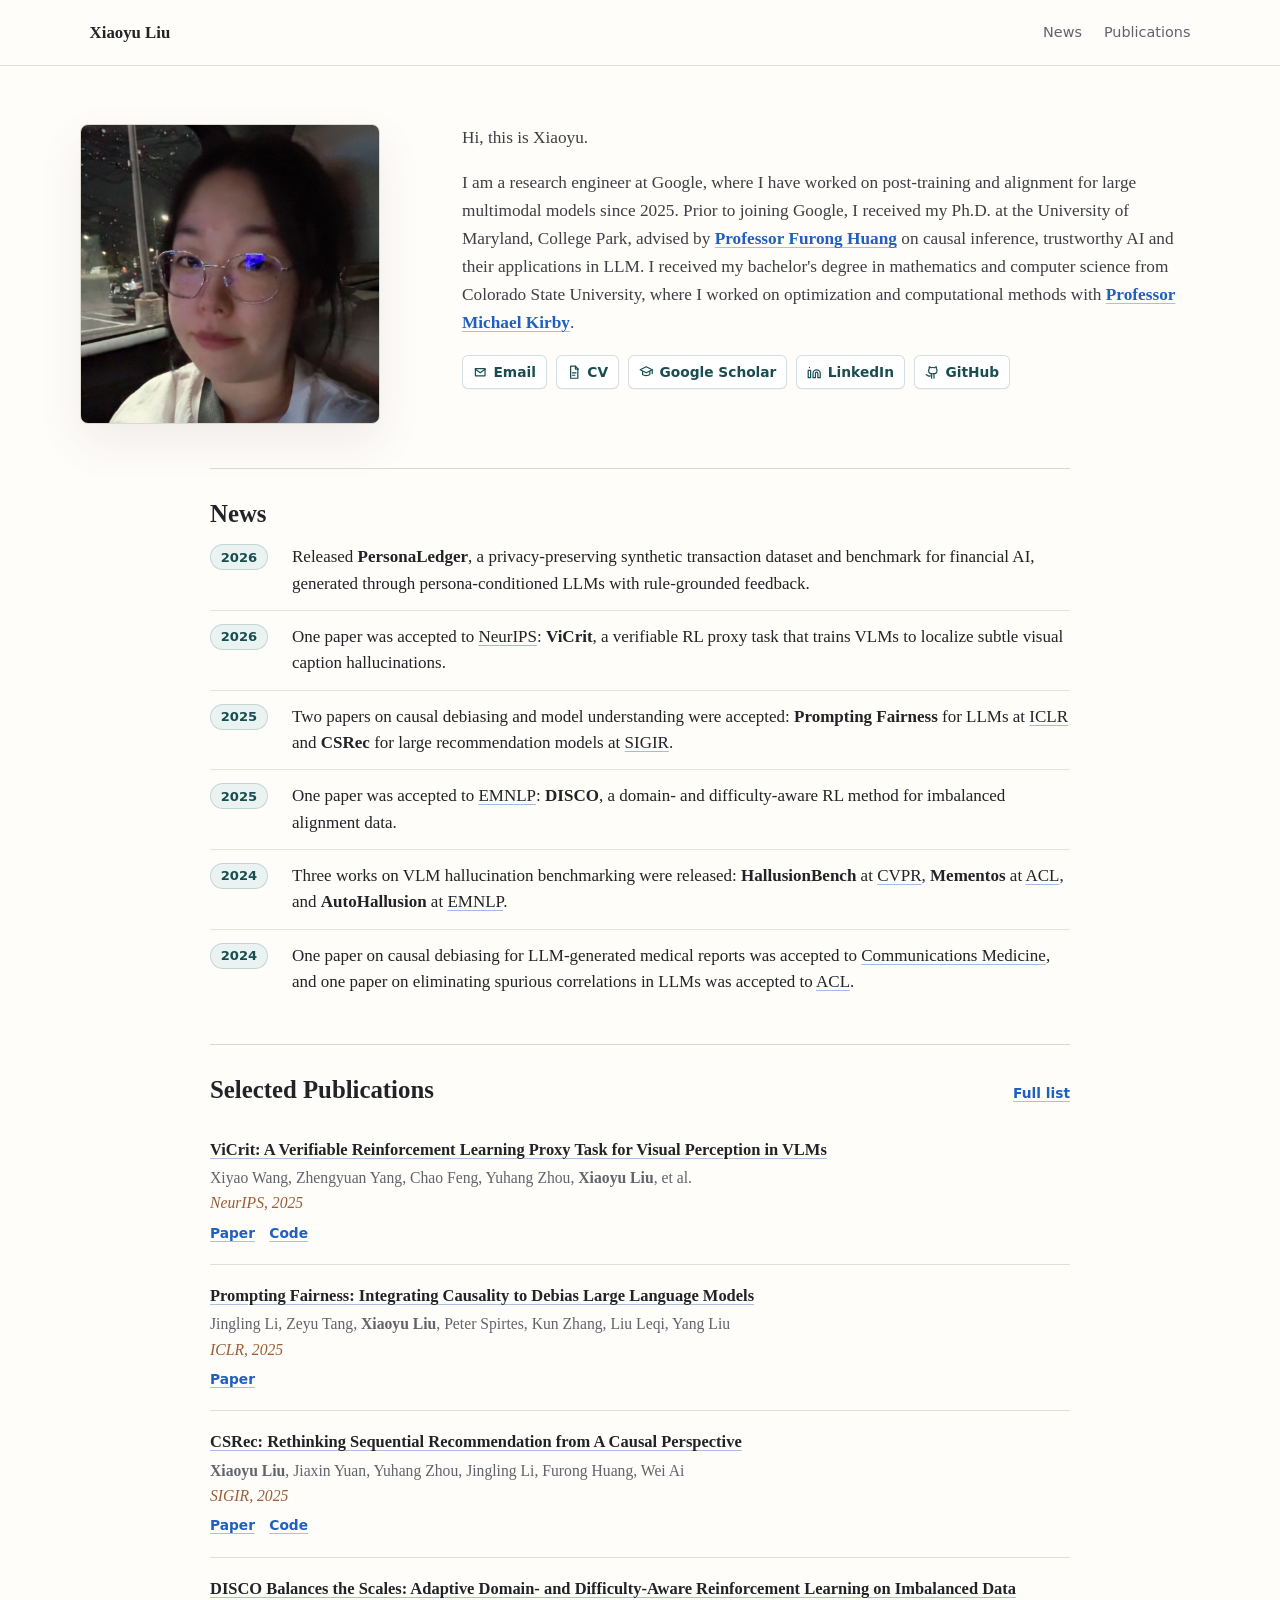
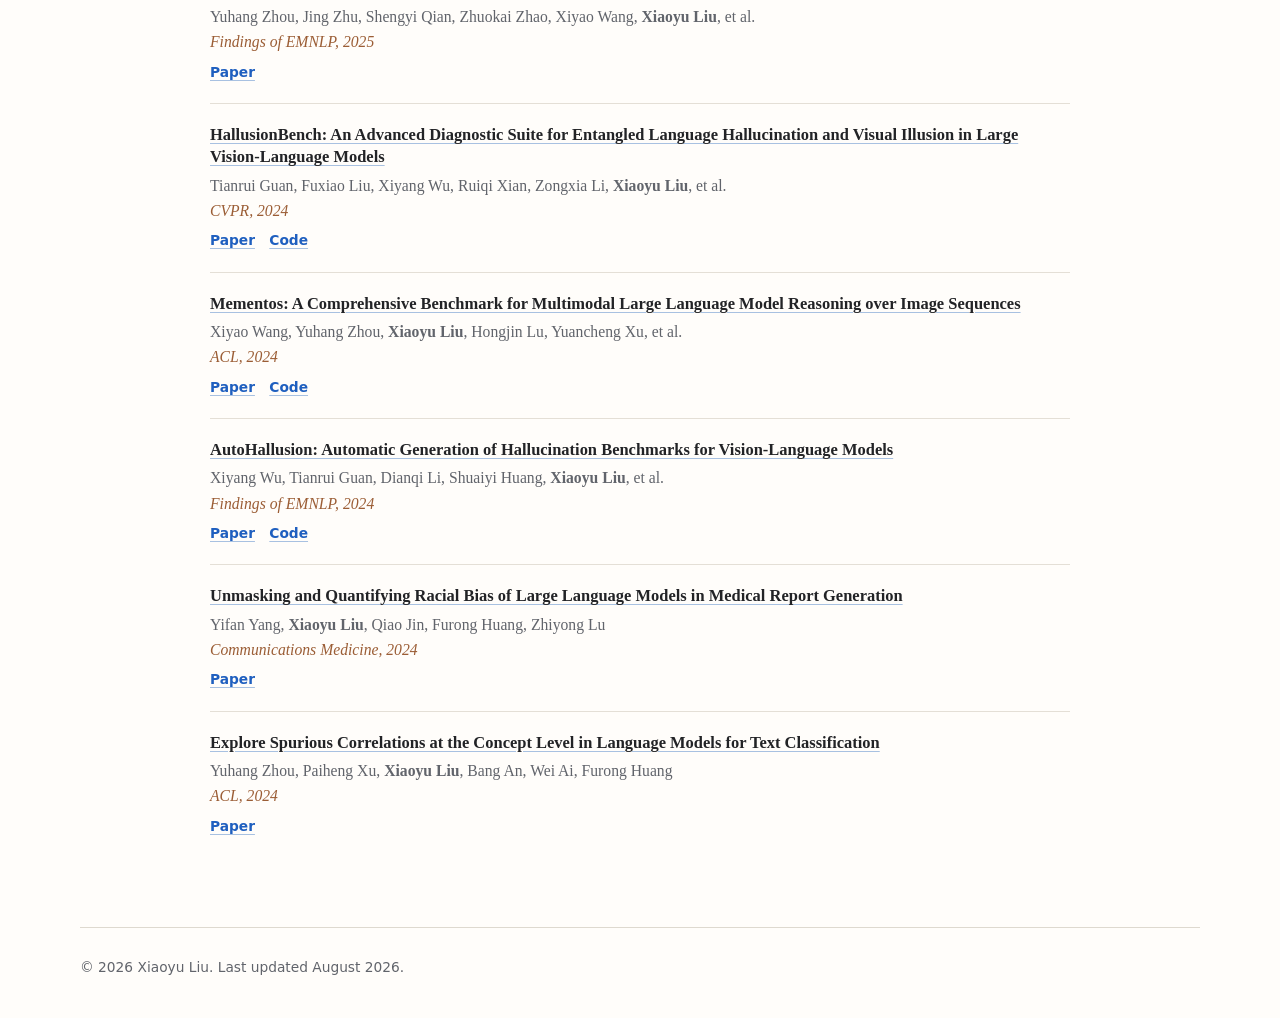
==== commit 81e331e8: "Add Mementos code link" ====
--- a/index.html
+++ b/index.html
@@ -170,7 +170,7 @@
             </h3>
             <p class="authors">Xiyao Wang, Yuhang Zhou, <strong>Xiaoyu Liu</strong>, Hongjin Lu, Yuancheng Xu, et al.</p>
             <p class="venue">ACL, 2024</p>
-            <p class="pub-links"><a href="https://aclanthology.org/2024.acl-long.25/">Paper</a></p>
+            <p class="pub-links"><a href="https://aclanthology.org/2024.acl-long.25/">Paper</a> <a href="https://github.com/si0wang/Mementos">Code</a></p>
           </article>
           <article class="publication">
             <h3>
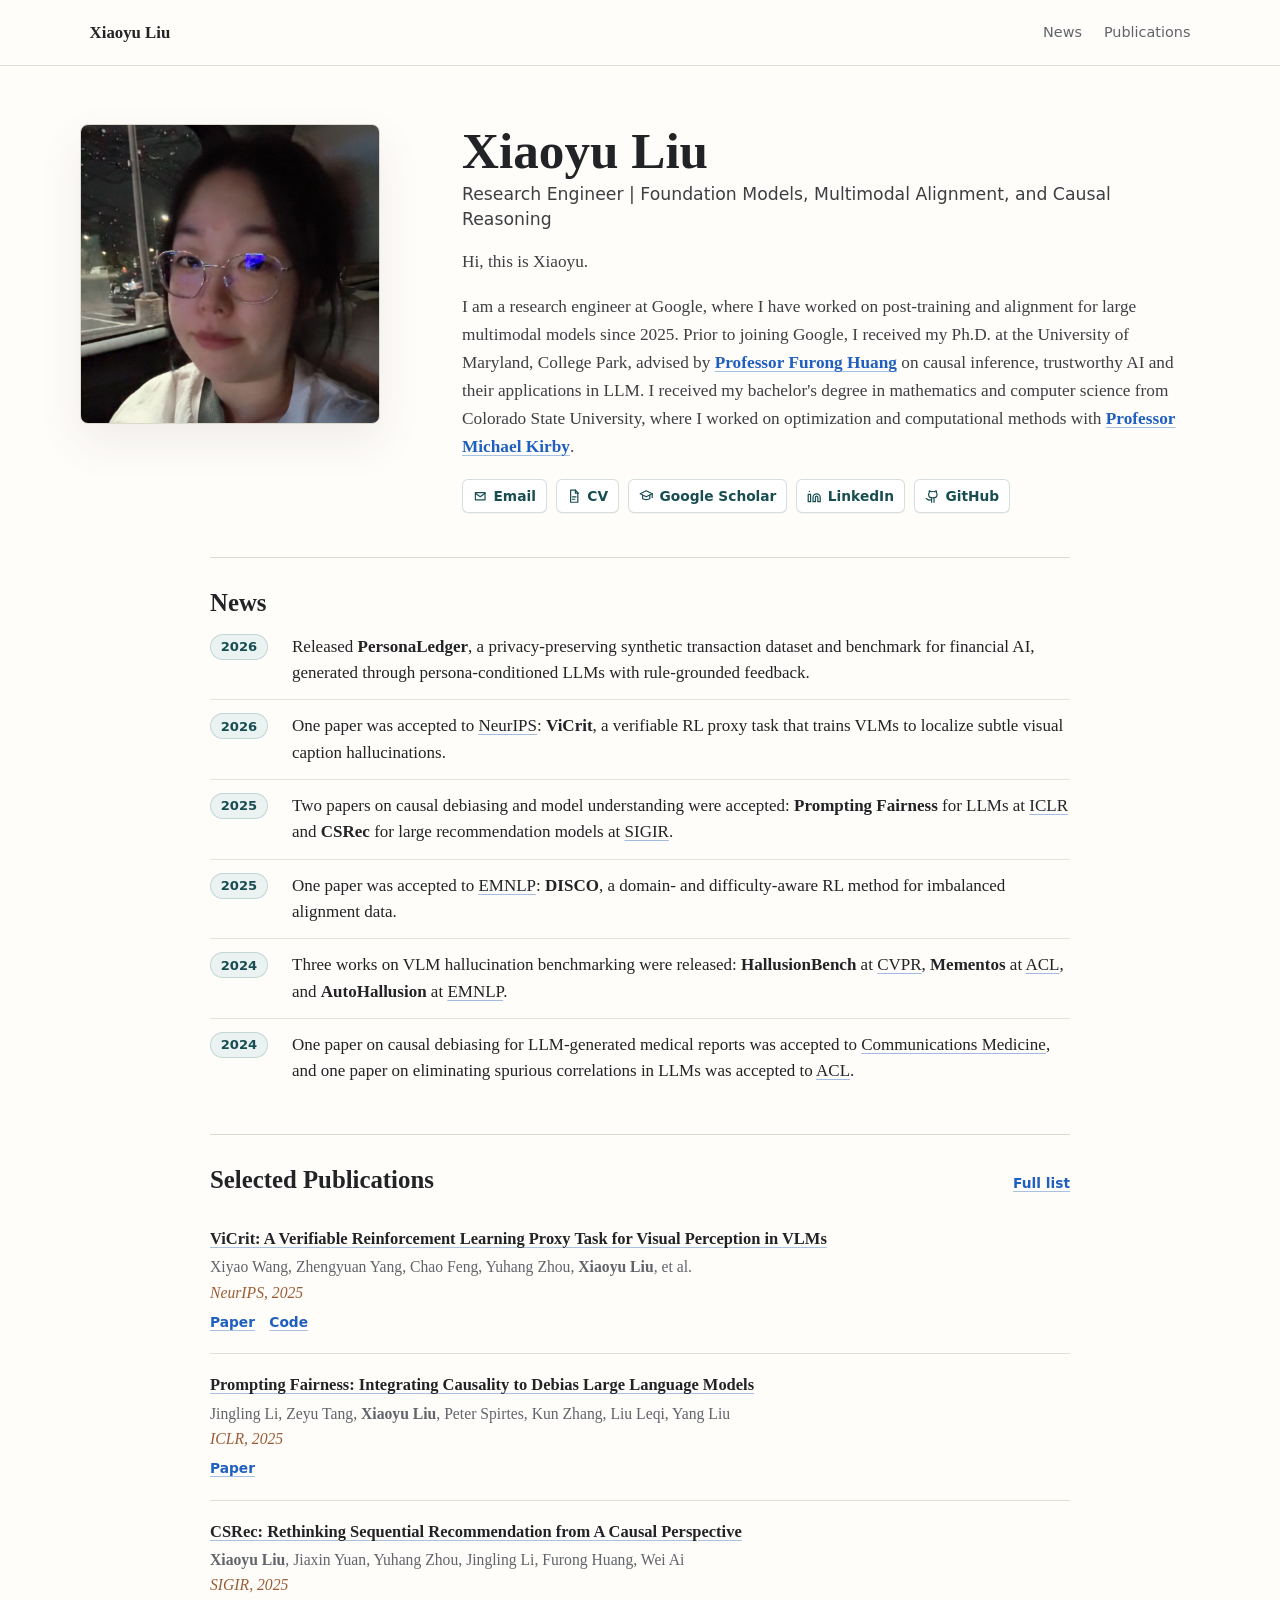
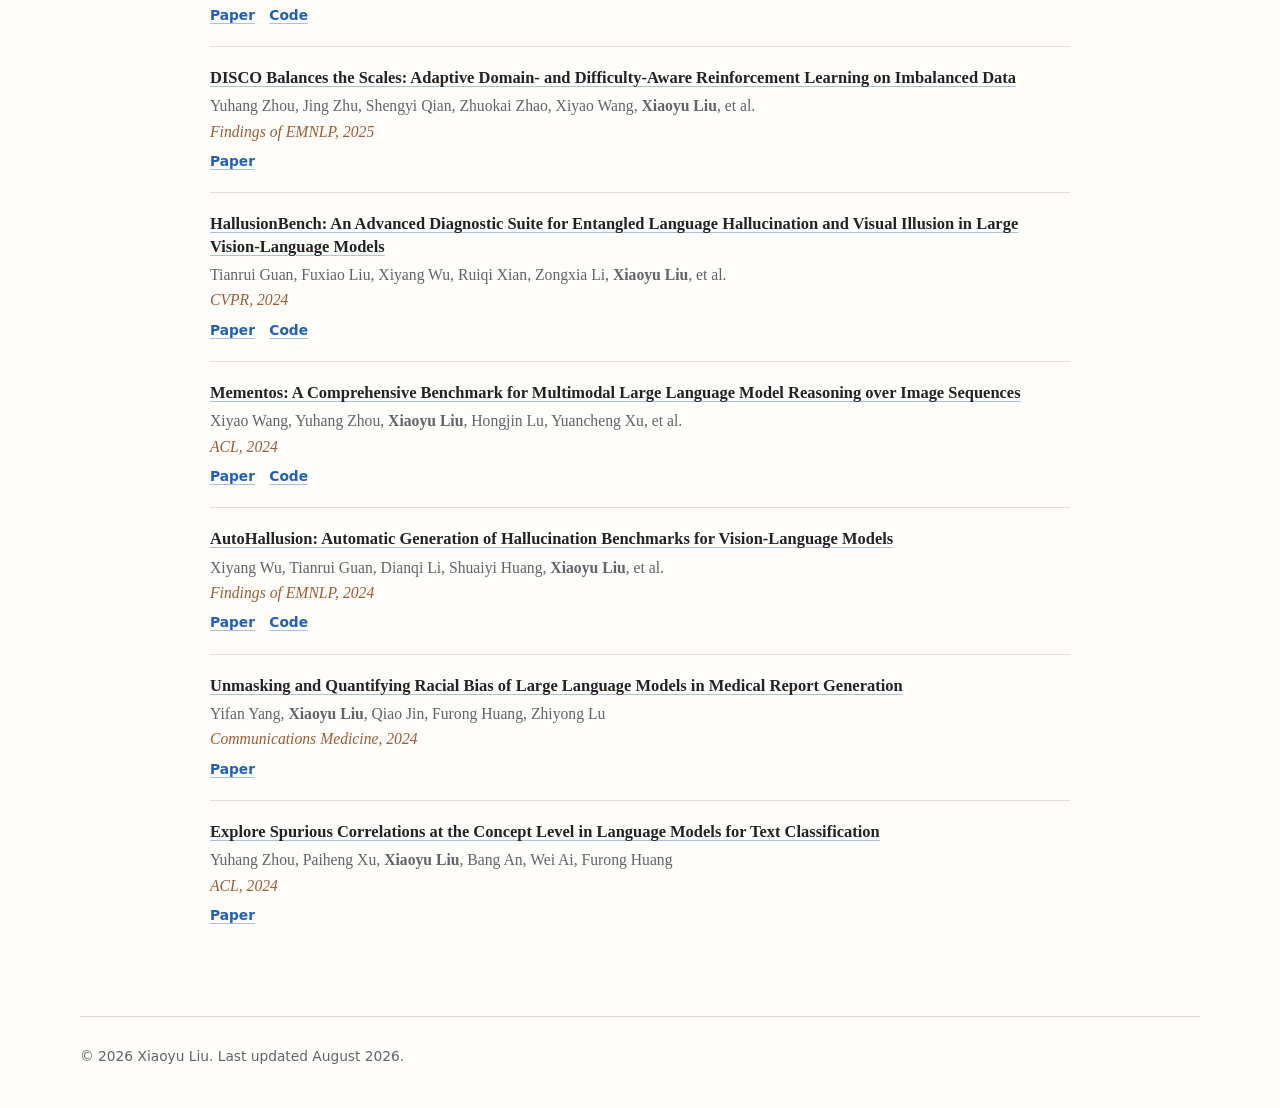
==== commit db15e00d: "Improve search metadata" ====
--- a/index.html
+++ b/index.html
@@ -5,10 +5,68 @@
     <meta name="viewport" content="width=device-width, initial-scale=1" />
     <meta
       name="description"
-      content="Xiaoyu Liu's research homepage with selected publications, projects, and experience."
-    />
-    <title>Xiaoyu Liu</title>
+      content="Xiaoyu Liu is a research engineer working on foundation models, multimodal alignment, data-centric AI, causal reasoning, and trustworthy model behavior."
+    />
+    <meta
+      name="keywords"
+      content="Xiaoyu Liu, Xiaoyu Liu Google, foundation models, multimodal alignment, causal reasoning, trustworthy AI, large language models, vision-language models"
+    />
+    <meta name="author" content="Xiaoyu Liu" />
+    <link rel="canonical" href="https://xiaoyuliuxy.github.io/" />
+    <meta property="og:type" content="website" />
+    <meta property="og:url" content="https://xiaoyuliuxy.github.io/" />
+    <meta property="og:title" content="Xiaoyu Liu" />
+    <meta
+      property="og:description"
+      content="Research engineer working on foundation models, multimodal alignment, data-centric AI, causal reasoning, and trustworthy model behavior."
+    />
+    <meta property="og:image" content="https://xiaoyuliuxy.github.io/assets/profile-photo.jpg" />
+    <meta name="twitter:card" content="summary" />
+    <meta name="twitter:title" content="Xiaoyu Liu" />
+    <meta
+      name="twitter:description"
+      content="Research engineer working on foundation models, multimodal alignment, data-centric AI, causal reasoning, and trustworthy model behavior."
+    />
+    <meta name="twitter:image" content="https://xiaoyuliuxy.github.io/assets/profile-photo.jpg" />
+    <title>Xiaoyu Liu | Research Engineer</title>
     <link rel="stylesheet" href="styles.css" />
+    <script type="application/ld+json">
+      {
+        "@context": "https://schema.org",
+        "@type": "Person",
+        "name": "Xiaoyu Liu",
+        "url": "https://xiaoyuliuxy.github.io/",
+        "image": "https://xiaoyuliuxy.github.io/assets/profile-photo.jpg",
+        "jobTitle": "Research Engineer",
+        "affiliation": {
+          "@type": "Organization",
+          "name": "Google"
+        },
+        "alumniOf": [
+          {
+            "@type": "CollegeOrUniversity",
+            "name": "University of Maryland, College Park"
+          },
+          {
+            "@type": "CollegeOrUniversity",
+            "name": "Colorado State University"
+          }
+        ],
+        "sameAs": [
+          "https://scholar.google.com/citations?user=BnEHjnQAAAAJ",
+          "https://www.linkedin.com/in/xiaoyuliu1231/"
+        ],
+        "knowsAbout": [
+          "Foundation Models",
+          "Multimodal Alignment",
+          "Data-Centric AI",
+          "Causal Reasoning",
+          "Trustworthy AI",
+          "Large Language Models",
+          "Vision-Language Models"
+        ]
+      }
+    </script>
   </head>
   <body>
     <header class="site-header">
@@ -32,6 +90,8 @@
         </aside>
 
         <section class="intro-copy" aria-label="Bio">
+          <h1>Xiaoyu Liu</h1>
+          <p class="role">Research Engineer | Foundation Models, Multimodal Alignment, and Causal Reasoning</p>
           <p>
             Hi, this is Xiaoyu.
           </p>
